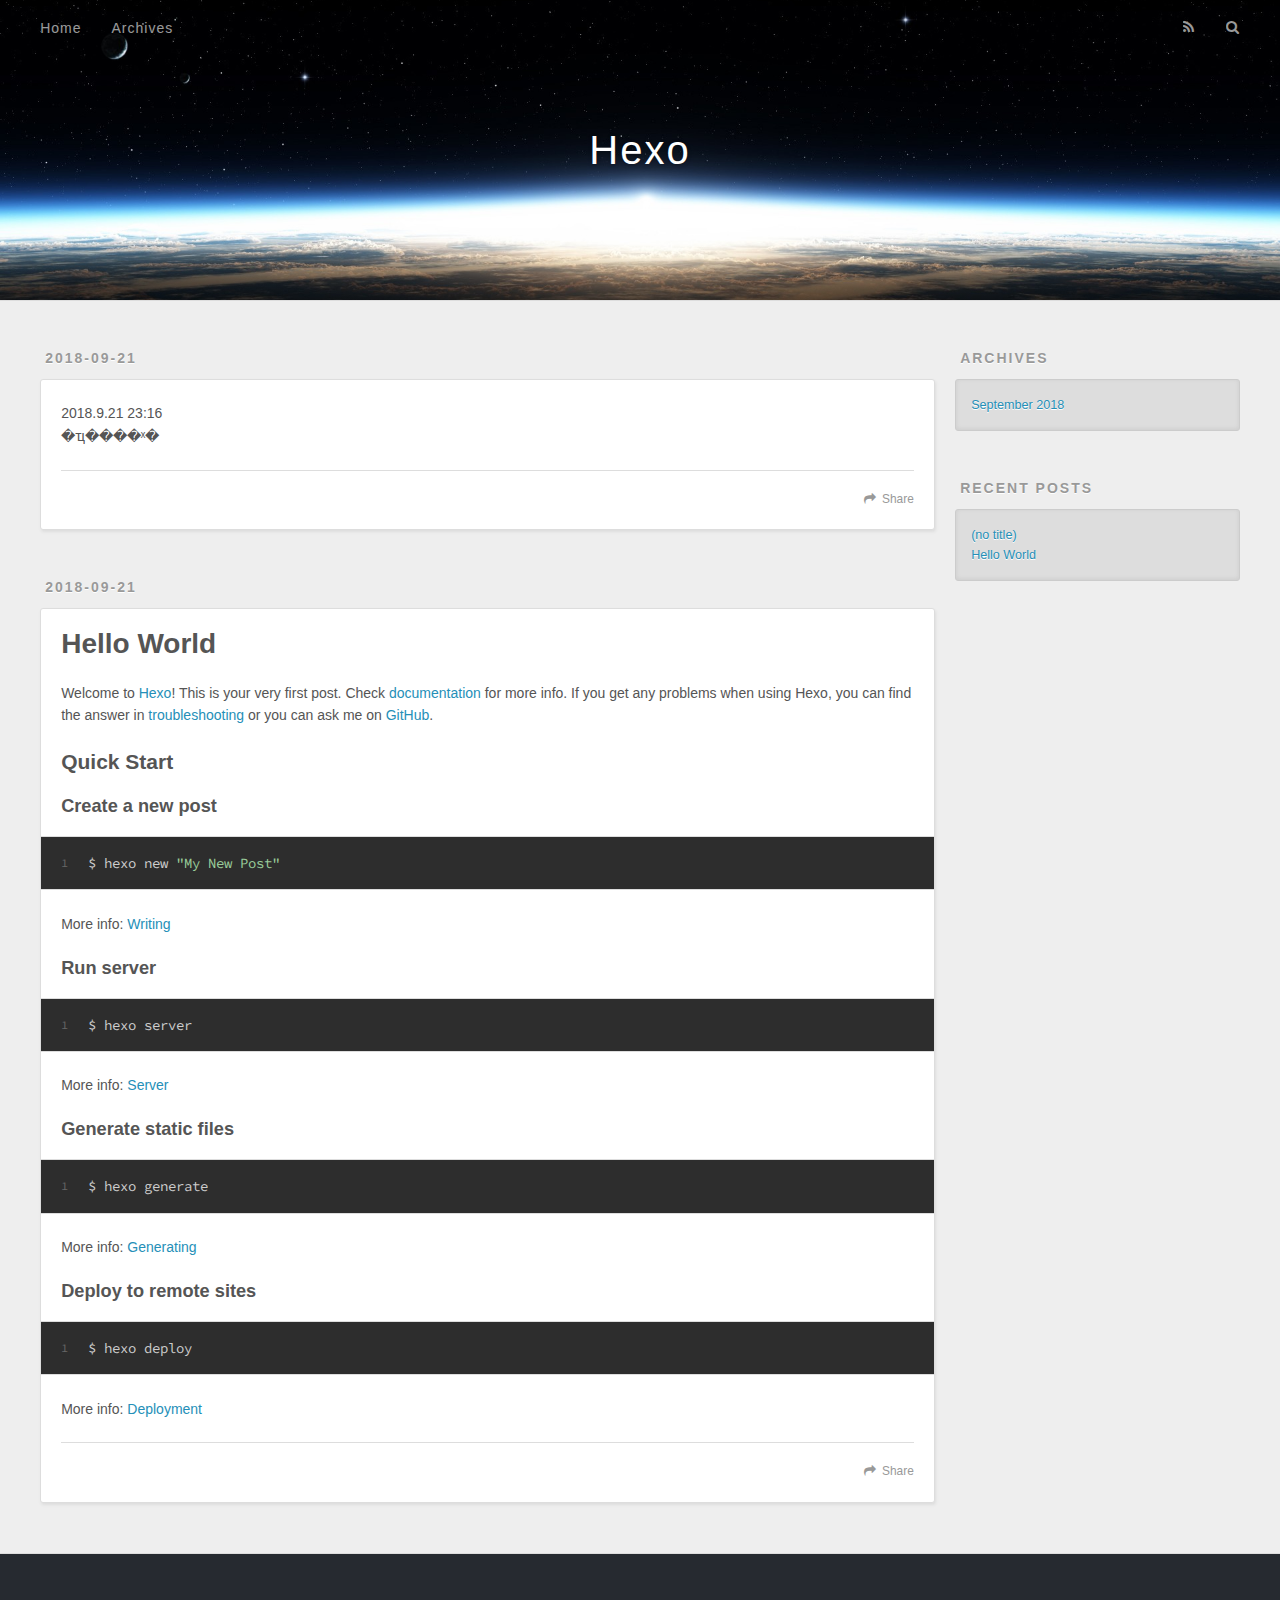
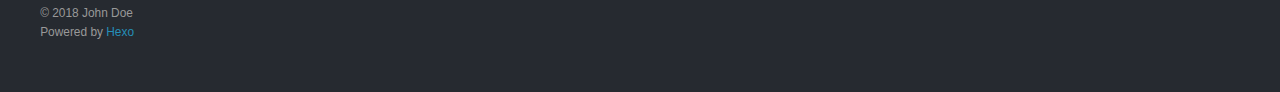
==== index.html @ c31a3786 "Site updated: 2018-09-21 23:29:29" ====
<!DOCTYPE html>
<html>
<head>
  <meta charset="utf-8">
  

  
  <title>Hexo</title>
  <meta name="viewport" content="width=device-width, initial-scale=1, maximum-scale=1">
  <meta property="og:type" content="website">
<meta property="og:title" content="Hexo">
<meta property="og:url" content="http://yoursite.com/index.html">
<meta property="og:site_name" content="Hexo">
<meta property="og:locale" content="default">
<meta name="twitter:card" content="summary">
<meta name="twitter:title" content="Hexo">
  
    <link rel="alternate" href="/atom.xml" title="Hexo" type="application/atom+xml">
  
  
    <link rel="icon" href="/favicon.png">
  
  
    <link href="//fonts.googleapis.com/css?family=Source+Code+Pro" rel="stylesheet" type="text/css">
  
  <link rel="stylesheet" href="/css/style.css">
</head>

<body>
  <div id="container">
    <div id="wrap">
      <header id="header">
  <div id="banner"></div>
  <div id="header-outer" class="outer">
    <div id="header-title" class="inner">
      <h1 id="logo-wrap">
        <a href="/" id="logo">Hexo</a>
      </h1>
      
    </div>
    <div id="header-inner" class="inner">
      <nav id="main-nav">
        <a id="main-nav-toggle" class="nav-icon"></a>
        
          <a class="main-nav-link" href="/">Home</a>
        
          <a class="main-nav-link" href="/archives">Archives</a>
        
      </nav>
      <nav id="sub-nav">
        
          <a id="nav-rss-link" class="nav-icon" href="/atom.xml" title="RSS Feed"></a>
        
        <a id="nav-search-btn" class="nav-icon" title="Search"></a>
      </nav>
      <div id="search-form-wrap">
        <form action="//google.com/search" method="get" accept-charset="UTF-8" class="search-form"><input type="search" name="q" class="search-form-input" placeholder="Search"><button type="submit" class="search-form-submit">&#xF002;</button><input type="hidden" name="sitesearch" value="http://yoursite.com"></form>
      </div>
    </div>
  </div>
</header>
      <div class="outer">
        <section id="main">
  
    <article id="post-sss" class="article article-type-post" itemscope itemprop="blogPost">
  <div class="article-meta">
    <a href="/2018/09/21/sss/" class="article-date">
  <time datetime="2018-09-21T15:15:36.992Z" itemprop="datePublished">2018-09-21</time>
</a>
    
  </div>
  <div class="article-inner">
    
    
    <div class="article-entry" itemprop="articleBody">
      
        <p>2018.9.21 23:16<br>�ҵ����ˣ�</p>

      
    </div>
    <footer class="article-footer">
      <a data-url="http://yoursite.com/2018/09/21/sss/" data-id="cjmc5nlvh0000scezlx50jqy6" class="article-share-link">Share</a>
      
      
    </footer>
  </div>
  
</article>


  
    <article id="post-hello-world" class="article article-type-post" itemscope itemprop="blogPost">
  <div class="article-meta">
    <a href="/2018/09/21/hello-world/" class="article-date">
  <time datetime="2018-09-21T15:02:41.527Z" itemprop="datePublished">2018-09-21</time>
</a>
    
  </div>
  <div class="article-inner">
    
    
      <header class="article-header">
        
  
    <h1 itemprop="name">
      <a class="article-title" href="/2018/09/21/hello-world/">Hello World</a>
    </h1>
  

      </header>
    
    <div class="article-entry" itemprop="articleBody">
      
        <p>Welcome to <a href="https://hexo.io/" target="_blank" rel="noopener">Hexo</a>! This is your very first post. Check <a href="https://hexo.io/docs/" target="_blank" rel="noopener">documentation</a> for more info. If you get any problems when using Hexo, you can find the answer in <a href="https://hexo.io/docs/troubleshooting.html" target="_blank" rel="noopener">troubleshooting</a> or you can ask me on <a href="https://github.com/hexojs/hexo/issues" target="_blank" rel="noopener">GitHub</a>.</p>
<h2 id="Quick-Start"><a href="#Quick-Start" class="headerlink" title="Quick Start"></a>Quick Start</h2><h3 id="Create-a-new-post"><a href="#Create-a-new-post" class="headerlink" title="Create a new post"></a>Create a new post</h3><figure class="highlight bash"><table><tr><td class="gutter"><pre><span class="line">1</span><br></pre></td><td class="code"><pre><span class="line">$ hexo new <span class="string">"My New Post"</span></span><br></pre></td></tr></table></figure>
<p>More info: <a href="https://hexo.io/docs/writing.html" target="_blank" rel="noopener">Writing</a></p>
<h3 id="Run-server"><a href="#Run-server" class="headerlink" title="Run server"></a>Run server</h3><figure class="highlight bash"><table><tr><td class="gutter"><pre><span class="line">1</span><br></pre></td><td class="code"><pre><span class="line">$ hexo server</span><br></pre></td></tr></table></figure>
<p>More info: <a href="https://hexo.io/docs/server.html" target="_blank" rel="noopener">Server</a></p>
<h3 id="Generate-static-files"><a href="#Generate-static-files" class="headerlink" title="Generate static files"></a>Generate static files</h3><figure class="highlight bash"><table><tr><td class="gutter"><pre><span class="line">1</span><br></pre></td><td class="code"><pre><span class="line">$ hexo generate</span><br></pre></td></tr></table></figure>
<p>More info: <a href="https://hexo.io/docs/generating.html" target="_blank" rel="noopener">Generating</a></p>
<h3 id="Deploy-to-remote-sites"><a href="#Deploy-to-remote-sites" class="headerlink" title="Deploy to remote sites"></a>Deploy to remote sites</h3><figure class="highlight bash"><table><tr><td class="gutter"><pre><span class="line">1</span><br></pre></td><td class="code"><pre><span class="line">$ hexo deploy</span><br></pre></td></tr></table></figure>
<p>More info: <a href="https://hexo.io/docs/deployment.html" target="_blank" rel="noopener">Deployment</a></p>

      
    </div>
    <footer class="article-footer">
      <a data-url="http://yoursite.com/2018/09/21/hello-world/" data-id="cjmc5nlvq0001scez1r99zrox" class="article-share-link">Share</a>
      
      
    </footer>
  </div>
  
</article>


  


</section>
        
          <aside id="sidebar">
  
    

  
    

  
    
  
    
  <div class="widget-wrap">
    <h3 class="widget-title">Archives</h3>
    <div class="widget">
      <ul class="archive-list"><li class="archive-list-item"><a class="archive-list-link" href="/archives/2018/09/">September 2018</a></li></ul>
    </div>
  </div>


  
    
  <div class="widget-wrap">
    <h3 class="widget-title">Recent Posts</h3>
    <div class="widget">
      <ul>
        
          <li>
            <a href="/2018/09/21/sss/">(no title)</a>
          </li>
        
          <li>
            <a href="/2018/09/21/hello-world/">Hello World</a>
          </li>
        
      </ul>
    </div>
  </div>

  
</aside>
        
      </div>
      <footer id="footer">
  
  <div class="outer">
    <div id="footer-info" class="inner">
      &copy; 2018 John Doe<br>
      Powered by <a href="http://hexo.io/" target="_blank">Hexo</a>
    </div>
  </div>
</footer>
    </div>
    <nav id="mobile-nav">
  
    <a href="/" class="mobile-nav-link">Home</a>
  
    <a href="/archives" class="mobile-nav-link">Archives</a>
  
</nav>
    

<script src="//ajax.googleapis.com/ajax/libs/jquery/2.0.3/jquery.min.js"></script>


  <link rel="stylesheet" href="/fancybox/jquery.fancybox.css">
  <script src="/fancybox/jquery.fancybox.pack.js"></script>


<script src="/js/script.js"></script>



  </div>
</body>
</html>
---- css/style.css ----
body {
  width: 100%;
}
body:before,
body:after {
  content: "";
  display: table;
}
body:after {
  clear: both;
}
html,
body,
div,
span,
applet,
object,
iframe,
h1,
h2,
h3,
h4,
h5,
h6,
p,
blockquote,
pre,
a,
abbr,
acronym,
address,
big,
cite,
code,
del,
dfn,
em,
img,
ins,
kbd,
q,
s,
samp,
small,
strike,
strong,
sub,
sup,
tt,
var,
dl,
dt,
dd,
ol,
ul,
li,
fieldset,
form,
label,
legend,
table,
caption,
tbody,
tfoot,
thead,
tr,
th,
td {
  margin: 0;
  padding: 0;
  border: 0;
  outline: 0;
  font-weight: inherit;
  font-style: inherit;
  font-family: inherit;
  font-size: 100%;
  vertical-align: baseline;
}
body {
  line-height: 1;
  color: #000;
  background: #fff;
}
ol,
ul {
  list-style: none;
}
table {
  border-collapse: separate;
  border-spacing: 0;
  vertical-align: middle;
}
caption,
th,
td {
  text-align: left;
  font-weight: normal;
  vertical-align: middle;
}
a img {
  border: none;
}
input,
button {
  margin: 0;
  padding: 0;
}
input::-moz-focus-inner,
button::-moz-focus-inner {
  border: 0;
  padding: 0;
}
@font-face {
  font-family: FontAwesome;
  font-style: normal;
  font-weight: normal;
  src: url("fonts/fontawesome-webfont.eot?v=#4.0.3");
  src: url("fonts/fontawesome-webfont.eot?#iefix&v=#4.0.3") format("embedded-opentype"), url("fonts/fontawesome-webfont.woff?v=#4.0.3") format("woff"), url("fonts/fontawesome-webfont.ttf?v=#4.0.3") format("truetype"), url("fonts/fontawesome-webfont.svg#fontawesomeregular?v=#4.0.3") format("svg");
}
html,
body,
#container {
  height: 100%;
}
body {
  background: #eee;
  font: 14px -apple-system, BlinkMacSystemFont, "Segoe UI", "Roboto", "Oxygen", "Ubuntu", "Cantarell", "Fira Sans", "Droid Sans", "Helvetica Neue", sans-serif;
  -webkit-text-size-adjust: 100%;
}
.outer {
  max-width: 1220px;
  margin: 0 auto;
  padding: 0 20px;
}
.outer:before,
.outer:after {
  content: "";
  display: table;
}
.outer:after {
  clear: both;
}
.inner {
  display: inline;
  float: left;
  width: 98.33333333333333%;
  margin: 0 0.833333333333333%;
}
.left,
.alignleft {
  float: left;
}
.right,
.alignright {
  float: right;
}
.clear {
  clear: both;
}
#container {
  position: relative;
}
.mobile-nav-on {
  overflow: hidden;
}
#wrap {
  height: 100%;
  width: 100%;
  position: absolute;
  top: 0;
  left: 0;
  -webkit-transition: 0.2s ease-out;
  -moz-transition: 0.2s ease-out;
  -ms-transition: 0.2s ease-out;
  transition: 0.2s ease-out;
  z-index: 1;
  background: #eee;
}
.mobile-nav-on #wrap {
  left: 280px;
}
@media screen and (min-width: 768px) {
  #main {
    display: inline;
    float: left;
    width: 73.33333333333333%;
    margin: 0 0.833333333333333%;
  }
}
.article-date,
.article-category-link,
.archive-year,
.widget-title {
  text-decoration: none;
  text-transform: uppercase;
  letter-spacing: 2px;
  color: #999;
  margin-bottom: 1em;
  margin-left: 5px;
  line-height: 1em;
  text-shadow: 0 1px #fff;
  font-weight: bold;
}
.article-inner,
.archive-article-inner {
  background: #fff;
  -webkit-box-shadow: 1px 2px 3px #ddd;
  box-shadow: 1px 2px 3px #ddd;
  border: 1px solid #ddd;
  border-radius: 3px;
}
.article-entry h1,
.widget h1 {
  font-size: 2em;
}
.article-entry h2,
.widget h2 {
  font-size: 1.5em;
}
.article-entry h3,
.widget h3 {
  font-size: 1.3em;
}
.article-entry h4,
.widget h4 {
  font-size: 1.2em;
}
.article-entry h5,
.widget h5 {
  font-size: 1em;
}
.article-entry h6,
.widget h6 {
  font-size: 1em;
  color: #999;
}
.article-entry hr,
.widget hr {
  border: 1px dashed #ddd;
}
.article-entry strong,
.widget strong {
  font-weight: bold;
}
.article-entry em,
.widget em,
.article-entry cite,
.widget cite {
  font-style: italic;
}
.article-entry sup,
.widget sup,
.article-entry sub,
.widget sub {
  font-size: 0.75em;
  line-height: 0;
  position: relative;
  vertical-align: baseline;
}
.article-entry sup,
.widget sup {
  top: -0.5em;
}
.article-entry sub,
.widget sub {
  bottom: -0.2em;
}
.article-entry small,
.widget small {
  font-size: 0.85em;
}
.article-entry acronym,
.widget acronym,
.article-entry abbr,
.widget abbr {
  border-bottom: 1px dotted;
}
.article-entry ul,
.widget ul,
.article-entry ol,
.widget ol,
.article-entry dl,
.widget dl {
  margin: 0 20px;
  line-height: 1.6em;
}
.article-entry ul ul,
.widget ul ul,
.article-entry ol ul,
.widget ol ul,
.article-entry ul ol,
.widget ul ol,
.article-entry ol ol,
.widget ol ol {
  margin-top: 0;
  margin-bottom: 0;
}
.article-entry ul,
.widget ul {
  list-style: disc;
}
.article-entry ol,
.widget ol {
  list-style: decimal;
}
.article-entry dt,
.widget dt {
  font-weight: bold;
}
#header {
  height: 300px;
  position: relative;
  border-bottom: 1px solid #ddd;
}
#header:before,
#header:after {
  content: "";
  position: absolute;
  left: 0;
  right: 0;
  height: 40px;
}
#header:before {
  top: 0;
  background: -webkit-linear-gradient(rgba(0,0,0,0.2), transparent);
  background: -moz-linear-gradient(rgba(0,0,0,0.2), transparent);
  background: -ms-linear-gradient(rgba(0,0,0,0.2), transparent);
  background: linear-gradient(rgba(0,0,0,0.2), transparent);
}
#header:after {
  bottom: 0;
  background: -webkit-linear-gradient(transparent, rgba(0,0,0,0.2));
  background: -moz-linear-gradient(transparent, rgba(0,0,0,0.2));
  background: -ms-linear-gradient(transparent, rgba(0,0,0,0.2));
  background: linear-gradient(transparent, rgba(0,0,0,0.2));
}
#header-outer {
  height: 100%;
  position: relative;
}
#header-inner {
  position: relative;
  overflow: hidden;
}
#banner {
  position: absolute;
  top: 0;
  left: 0;
  width: 100%;
  height: 100%;
  background: url("images/banner.jpg") center #000;
  -webkit-background-size: cover;
  -moz-background-size: cover;
  background-size: cover;
  z-index: -1;
}
#header-title {
  text-align: center;
  height: 40px;
  position: absolute;
  top: 50%;
  left: 0;
  margin-top: -20px;
}
#logo,
#subtitle {
  text-decoration: none;
  color: #fff;
  font-weight: 300;
  text-shadow: 0 1px 4px rgba(0,0,0,0.3);
}
#logo {
  font-size: 40px;
  line-height: 40px;
  letter-spacing: 2px;
}
#subtitle {
  font-size: 16px;
  line-height: 16px;
  letter-spacing: 1px;
}
#subtitle-wrap {
  margin-top: 16px;
}
#main-nav {
  float: left;
  margin-left: -15px;
}
.nav-icon,
.main-nav-link {
  float: left;
  color: #fff;
  opacity: 0.6;
  text-decoration: none;
  text-shadow: 0 1px rgba(0,0,0,0.2);
  -webkit-transition: opacity 0.2s;
  -moz-transition: opacity 0.2s;
  -ms-transition: opacity 0.2s;
  transition: opacity 0.2s;
  display: block;
  padding: 20px 15px;
}
.nav-icon:hover,
.main-nav-link:hover {
  opacity: 1;
}
.nav-icon {
  font-family: FontAwesome;
  text-align: center;
  font-size: 14px;
  width: 14px;
  height: 14px;
  padding: 20px 15px;
  position: relative;
  cursor: pointer;
}
.main-nav-link {
  font-weight: 300;
  letter-spacing: 1px;
}
@media screen and (max-width: 479px) {
  .main-nav-link {
    display: none;
  }
}
#main-nav-toggle {
  display: none;
}
#main-nav-toggle:before {
  content: "\f0c9";
}
@media screen and (max-width: 479px) {
  #main-nav-toggle {
    display: block;
  }
}
#sub-nav {
  float: right;
  margin-right: -15px;
}
#nav-rss-link:before {
  content: "\f09e";
}
#nav-search-btn:before {
  content: "\f002";
}
#search-form-wrap {
  position: absolute;
  top: 15px;
  width: 150px;
  height: 30px;
  right: -150px;
  opacity: 0;
  -webkit-transition: 0.2s ease-out;
  -moz-transition: 0.2s ease-out;
  -ms-transition: 0.2s ease-out;
  transition: 0.2s ease-out;
}
#search-form-wrap.on {
  opacity: 1;
  right: 0;
}
@media screen and (max-width: 479px) {
  #search-form-wrap {
    width: 100%;
    right: -100%;
  }
}
.search-form {
  position: absolute;
  top: 0;
  left: 0;
  right: 0;
  background: #fff;
  padding: 5px 15px;
  border-radius: 15px;
  -webkit-box-shadow: 0 0 10px rgba(0,0,0,0.3);
  box-shadow: 0 0 10px rgba(0,0,0,0.3);
}
.search-form-input {
  border: none;
  background: none;
  color: #555;
  width: 100%;
  font: 13px -apple-system, BlinkMacSystemFont, "Segoe UI", "Roboto", "Oxygen", "Ubuntu", "Cantarell", "Fira Sans", "Droid Sans", "Helvetica Neue", sans-serif;
  outline: none;
}
.search-form-input::-webkit-search-results-decoration,
.search-form-input::-webkit-search-cancel-button {
  -webkit-appearance: none;
}
.search-form-submit {
  position: absolute;
  top: 50%;
  right: 10px;
  margin-top: -7px;
  font: 13px FontAwesome;
  border: none;
  background: none;
  color: #bbb;
  cursor: pointer;
}
.search-form-submit:hover,
.search-form-submit:focus {
  color: #777;
}
.article {
  margin: 50px 0;
}
.article-inner {
  overflow: hidden;
}
.article-meta:before,
.article-meta:after {
  content: "";
  display: table;
}
.article-meta:after {
  clear: both;
}
.article-date {
  float: left;
}
.article-category {
  float: left;
  line-height: 1em;
  color: #ccc;
  text-shadow: 0 1px #fff;
  margin-left: 8px;
}
.article-category:before {
  content: "\2022";
}
.article-category-link {
  margin: 0 12px 1em;
}
.article-header {
  padding: 20px 20px 0;
}
.article-title {
  text-decoration: none;
  font-size: 2em;
  font-weight: bold;
  color: #555;
  line-height: 1.1em;
  -webkit-transition: color 0.2s;
  -moz-transition: color 0.2s;
  -ms-transition: color 0.2s;
  transition: color 0.2s;
}
a.article-title:hover {
  color: #258fb8;
}
.article-entry {
  color: #555;
  padding: 0 20px;
}
.article-entry:before,
.article-entry:after {
  content: "";
  display: table;
}
.article-entry:after {
  clear: both;
}
.article-entry p,
.article-entry table {
  line-height: 1.6em;
  margin: 1.6em 0;
}
.article-entry h1,
.article-entry h2,
.article-entry h3,
.article-entry h4,
.article-entry h5,
.article-entry h6 {
  font-weight: bold;
}
.article-entry h1,
.article-entry h2,
.article-entry h3,
.article-entry h4,
.article-entry h5,
.article-entry h6 {
  line-height: 1.1em;
  margin: 1.1em 0;
}
.article-entry a {
  color: #258fb8;
  text-decoration: none;
}
.article-entry a:hover {
  text-decoration: underline;
}
.article-entry ul,
.article-entry ol,
.article-entry dl {
  margin-top: 1.6em;
  margin-bottom: 1.6em;
}
.article-entry img,
.article-entry video {
  max-width: 100%;
  height: auto;
  display: block;
  margin: auto;
}
.article-entry iframe {
  border: none;
}
.article-entry table {
  width: 100%;
  border-collapse: collapse;
  border-spacing: 0;
}
.article-entry th {
  font-weight: bold;
  border-bottom: 3px solid #ddd;
  padding-bottom: 0.5em;
}
.article-entry td {
  border-bottom: 1px solid #ddd;
  padding: 10px 0;
}
.article-entry blockquote {
  font-family: Georgia, "Times New Roman", serif;
  font-size: 1.4em;
  margin: 1.6em 20px;
  text-align: center;
}
.article-entry blockquote footer {
  font-size: 14px;
  margin: 1.6em 0;
  font-family: -apple-system, BlinkMacSystemFont, "Segoe UI", "Roboto", "Oxygen", "Ubuntu", "Cantarell", "Fira Sans", "Droid Sans", "Helvetica Neue", sans-serif;
}
.article-entry blockquote footer cite:before {
  content: "—";
  padding: 0 0.5em;
}
.article-entry .pullquote {
  text-align: left;
  width: 45%;
  margin: 0;
}
.article-entry .pullquote.left {
  margin-left: 0.5em;
  margin-right: 1em;
}
.article-entry .pullquote.right {
  margin-right: 0.5em;
  margin-left: 1em;
}
.article-entry .caption {
  color: #999;
  display: block;
  font-size: 0.9em;
  margin-top: 0.5em;
  position: relative;
  text-align: center;
}
.article-entry .video-container {
  position: relative;
  padding-top: 56.25%;
  height: 0;
  overflow: hidden;
}
.article-entry .video-container iframe,
.article-entry .video-container object,
.article-entry .video-container embed {
  position: absolute;
  top: 0;
  left: 0;
  width: 100%;
  height: 100%;
  margin-top: 0;
}
.article-more-link a {
  display: inline-block;
  line-height: 1em;
  padding: 6px 15px;
  border-radius: 15px;
  background: #eee;
  color: #999;
  text-shadow: 0 1px #fff;
  text-decoration: none;
}
.article-more-link a:hover {
  background: #258fb8;
  color: #fff;
  text-decoration: none;
  text-shadow: 0 1px #1e7293;
}
.article-footer {
  font-size: 0.85em;
  line-height: 1.6em;
  border-top: 1px solid #ddd;
  padding-top: 1.6em;
  margin: 0 20px 20px;
}
.article-footer:before,
.article-footer:after {
  content: "";
  display: table;
}
.article-footer:after {
  clear: both;
}
.article-footer a {
  color: #999;
  text-decoration: none;
}
.article-footer a:hover {
  color: #555;
}
.article-tag-list-item {
  float: left;
  margin-right: 10px;
}
.article-tag-list-link:before {
  content: "#";
}
.article-comment-link {
  float: right;
}
.article-comment-link:before {
  content: "\f075";
  font-family: FontAwesome;
  padding-right: 8px;
}
.article-share-link {
  cursor: pointer;
  float: right;
  margin-left: 20px;
}
.article-share-link:before {
  content: "\f064";
  font-family: FontAwesome;
  padding-right: 6px;
}
#article-nav {
  position: relative;
}
#article-nav:before,
#article-nav:after {
  content: "";
  display: table;
}
#article-nav:after {
  clear: both;
}
@media screen and (min-width: 768px) {
  #article-nav {
    margin: 50px 0;
  }
  #article-nav:before {
    width: 8px;
    height: 8px;
    position: absolute;
    top: 50%;
    left: 50%;
    margin-top: -4px;
    margin-left: -4px;
    content: "";
    border-radius: 50%;
    background: #ddd;
    -webkit-box-shadow: 0 1px 2px #fff;
    box-shadow: 0 1px 2px #fff;
  }
}
.article-nav-link-wrap {
  text-decoration: none;
  text-shadow: 0 1px #fff;
  color: #999;
  -webkit-box-sizing: border-box;
  -moz-box-sizing: border-box;
  box-sizing: border-box;
  margin-top: 50px;
  text-align: center;
  display: block;
}
.article-nav-link-wrap:hover {
  color: #555;
}
@media screen and (min-width: 768px) {
  .article-nav-link-wrap {
    width: 50%;
    margin-top: 0;
  }
}
@media screen and (min-width: 768px) {
  #article-nav-newer {
    float: left;
    text-align: right;
    padding-right: 20px;
  }
}
@media screen and (min-width: 768px) {
  #article-nav-older {
    float: right;
    text-align: left;
    padding-left: 20px;
  }
}
.article-nav-caption {
  text-transform: uppercase;
  letter-spacing: 2px;
  color: #ddd;
  line-height: 1em;
  font-weight: bold;
}
#article-nav-newer .article-nav-caption {
  margin-right: -2px;
}
.article-nav-title {
  font-size: 0.85em;
  line-height: 1.6em;
  margin-top: 0.5em;
}
.article-share-box {
  position: absolute;
  display: none;
  background: #fff;
  -webkit-box-shadow: 1px 2px 10px rgba(0,0,0,0.2);
  box-shadow: 1px 2px 10px rgba(0,0,0,0.2);
  border-radius: 3px;
  margin-left: -145px;
  overflow: hidden;
  z-index: 1;
}
.article-share-box.on {
  display: block;
}
.article-share-input {
  width: 100%;
  background: none;
  -webkit-box-sizing: border-box;
  -moz-box-sizing: border-box;
  box-sizing: border-box;
  font: 14px -apple-system, BlinkMacSystemFont, "Segoe UI", "Roboto", "Oxygen", "Ubuntu", "Cantarell", "Fira Sans", "Droid Sans", "Helvetica Neue", sans-serif;
  padding: 0 15px;
  color: #555;
  outline: none;
  border: 1px solid #ddd;
  border-radius: 3px 3px 0 0;
  height: 36px;
  line-height: 36px;
}
.article-share-links {
  background: #eee;
}
.article-share-links:before,
.article-share-links:after {
  content: "";
  display: table;
}
.article-share-links:after {
  clear: both;
}
.article-share-twitter,
.article-share-facebook,
.article-share-pinterest,
.article-share-google {
  width: 50px;
  height: 36px;
  display: block;
  float: left;
  position: relative;
  color: #999;
  text-shadow: 0 1px #fff;
}
.article-share-twitter:before,
.article-share-facebook:before,
.article-share-pinterest:before,
.article-share-google:before {
  font-size: 20px;
  font-family: FontAwesome;
  width: 20px;
  height: 20px;
  position: absolute;
  top: 50%;
  left: 50%;
  margin-top: -10px;
  margin-left: -10px;
  text-align: center;
}
.article-share-twitter:hover,
.article-share-facebook:hover,
.article-share-pinterest:hover,
.article-share-google:hover {
  color: #fff;
}
.article-share-twitter:before {
  content: "\f099";
}
.article-share-twitter:hover {
  background: #00aced;
  text-shadow: 0 1px #008abe;
}
.article-share-facebook:before {
  content: "\f09a";
}
.article-share-facebook:hover {
  background: #3b5998;
  text-shadow: 0 1px #2f477a;
}
.article-share-pinterest:before {
  content: "\f0d2";
}
.article-share-pinterest:hover {
  background: #cb2027;
  text-shadow: 0 1px #a21a1f;
}
.article-share-google:before {
  content: "\f0d5";
}
.article-share-google:hover {
  background: #dd4b39;
  text-shadow: 0 1px #be3221;
}
.article-gallery {
  background: #000;
  position: relative;
}
.article-gallery-photos {
  position: relative;
  overflow: hidden;
}
.article-gallery-img {
  display: none;
  max-width: 100%;
}
.article-gallery-img:first-child {
  display: block;
}
.article-gallery-img.loaded {
  position: absolute;
  display: block;
}
.article-gallery-img img {
  display: block;
  max-width: 100%;
  margin: 0 auto;
}
#comments {
  background: #fff;
  -webkit-box-shadow: 1px 2px 3px #ddd;
  box-shadow: 1px 2px 3px #ddd;
  padding: 20px;
  border: 1px solid #ddd;
  border-radius: 3px;
  margin: 50px 0;
}
#comments a {
  color: #258fb8;
}
.archives-wrap {
  margin: 50px 0;
}
.archives:before,
.archives:after {
  content: "";
  display: table;
}
.archives:after {
  clear: both;
}
.archive-year-wrap {
  margin-bottom: 1em;
}
.archives {
  -webkit-column-gap: 10px;
  -moz-column-gap: 10px;
  column-gap: 10px;
}
@media screen and (min-width: 480px) and (max-width: 767px) {
  .archives {
    -webkit-column-count: 2;
    -moz-column-count: 2;
    column-count: 2;
  }
}
@media screen and (min-width: 768px) {
  .archives {
    -webkit-column-count: 3;
    -moz-column-count: 3;
    column-count: 3;
  }
}
.archive-article {
  -webkit-column-break-inside: avoid;
  page-break-inside: avoid;
  overflow: hidden;
  break-inside: avoid-column;
}
.archive-article-inner {
  padding: 10px;
  margin-bottom: 15px;
}
.archive-article-title {
  text-decoration: none;
  font-weight: bold;
  color: #555;
  -webkit-transition: color 0.2s;
  -moz-transition: color 0.2s;
  -ms-transition: color 0.2s;
  transition: color 0.2s;
  line-height: 1.6em;
}
.archive-article-title:hover {
  color: #258fb8;
}
.archive-article-footer {
  margin-top: 1em;
}
.archive-article-date {
  color: #999;
  text-decoration: none;
  font-size: 0.85em;
  line-height: 1em;
  margin-bottom: 0.5em;
  display: block;
}
#page-nav {
  margin: 50px auto;
  background: #fff;
  -webkit-box-shadow: 1px 2px 3px #ddd;
  box-shadow: 1px 2px 3px #ddd;
  border: 1px solid #ddd;
  border-radius: 3px;
  text-align: center;
  color: #999;
  overflow: hidden;
}
#page-nav:before,
#page-nav:after {
  content: "";
  display: table;
}
#page-nav:after {
  clear: both;
}
#page-nav a,
#page-nav span {
  padding: 10px 20px;
  line-height: 1;
  height: 2ex;
}
#page-nav a {
  color: #999;
  text-decoration: none;
}
#page-nav a:hover {
  background: #999;
  color: #fff;
}
#page-nav .prev {
  float: left;
}
#page-nav .next {
  float: right;
}
#page-nav .page-number {
  display: inline-block;
}
@media screen and (max-width: 479px) {
  #page-nav .page-number {
    display: none;
  }
}
#page-nav .current {
  color: #555;
  font-weight: bold;
}
#page-nav .space {
  color: #ddd;
}
#footer {
  background: #262a30;
  padding: 50px 0;
  border-top: 1px solid #ddd;
  color: #999;
}
#footer a {
  color: #258fb8;
  text-decoration: none;
}
#footer a:hover {
  text-decoration: underline;
}
#footer-info {
  line-height: 1.6em;
  font-size: 0.85em;
}
.article-entry pre,
.article-entry .highlight {
  background: #2d2d2d;
  margin: 0 -20px;
  padding: 15px 20px;
  border-style: solid;
  border-color: #ddd;
  border-width: 1px 0;
  overflow: auto;
  color: #ccc;
  line-height: 22.400000000000002px;
}
.article-entry .highlight .gutter pre,
.article-entry .gist .gist-file .gist-data .line-numbers {
  color: #666;
  font-size: 0.85em;
}
.article-entry pre,
.article-entry code {
  font-family: "Source Code Pro", Consolas, Monaco, Menlo, Consolas, monospace;
}
.article-entry code {
  background: #eee;
  text-shadow: 0 1px #fff;
  padding: 0 0.3em;
}
.article-entry pre code {
  background: none;
  text-shadow: none;
  padding: 0;
}
.article-entry .highlight pre {
  border: none;
  margin: 0;
  padding: 0;
}
.article-entry .highlight table {
  margin: 0;
  width: auto;
}
.article-entry .highlight td {
  border: none;
  padding: 0;
}
.article-entry .highlight figcaption {
  font-size: 0.85em;
  color: #999;
  line-height: 1em;
  margin-bottom: 1em;
}
.article-entry .highlight figcaption:before,
.article-entry .highlight figcaption:after {
  content: "";
  display: table;
}
.article-entry .highlight figcaption:after {
  clear: both;
}
.article-entry .highlight figcaption a {
  float: right;
}
.article-entry .highlight .gutter pre {
  text-align: right;
  padding-right: 20px;
}
.article-entry .highlight .line {
  height: 22.400000000000002px;
}
.article-entry .highlight .line.marked {
  background: #515151;
}
.article-entry .gist {
  margin: 0 -20px;
  border-style: solid;
  border-color: #ddd;
  border-width: 1px 0;
  background: #2d2d2d;
  padding: 15px 20px 15px 0;
}
.article-entry .gist .gist-file {
  border: none;
  font-family: "Source Code Pro", Consolas, Monaco, Menlo, Consolas, monospace;
  margin: 0;
}
.article-entry .gist .gist-file .gist-data {
  background: none;
  border: none;
}
.article-entry .gist .gist-file .gist-data .line-numbers {
  background: none;
  border: none;
  padding: 0 20px 0 0;
}
.article-entry .gist .gist-file .gist-data .line-data {
  padding: 0 !important;
}
.article-entry .gist .gist-file .highlight {
  margin: 0;
  padding: 0;
  border: none;
}
.article-entry .gist .gist-file .gist-meta {
  background: #2d2d2d;
  color: #999;
  font: 0.85em -apple-system, BlinkMacSystemFont, "Segoe UI", "Roboto", "Oxygen", "Ubuntu", "Cantarell", "Fira Sans", "Droid Sans", "Helvetica Neue", sans-serif;
  text-shadow: 0 0;
  padding: 0;
  margin-top: 1em;
  margin-left: 20px;
}
.article-entry .gist .gist-file .gist-meta a {
  color: #258fb8;
  font-weight: normal;
}
.article-entry .gist .gist-file .gist-meta a:hover {
  text-decoration: underline;
}
pre .comment,
pre .title {
  color: #999;
}
pre .variable,
pre .attribute,
pre .tag,
pre .regexp,
pre .ruby .constant,
pre .xml .tag .title,
pre .xml .pi,
pre .xml .doctype,
pre .html .doctype,
pre .css .id,
pre .css .class,
pre .css .pseudo {
  color: #f2777a;
}
pre .number,
pre .preprocessor,
pre .built_in,
pre .literal,
pre .params,
pre .constant {
  color: #f99157;
}
pre .class,
pre .ruby .class .title,
pre .css .rules .attribute {
  color: #9c9;
}
pre .string,
pre .value,
pre .inheritance,
pre .header,
pre .ruby .symbol,
pre .xml .cdata {
  color: #9c9;
}
pre .css .hexcolor {
  color: #6cc;
}
pre .function,
pre .python .decorator,
pre .python .title,
pre .ruby .function .title,
pre .ruby .title .keyword,
pre .perl .sub,
pre .javascript .title,
pre .coffeescript .title {
  color: #69c;
}
pre .keyword,
pre .javascript .function {
  color: #c9c;
}
@media screen and (max-width: 479px) {
  #mobile-nav {
    position: absolute;
    top: 0;
    left: 0;
    width: 280px;
    height: 100%;
    background: #191919;
    border-right: 1px solid #fff;
  }
}
@media screen and (max-width: 479px) {
  .mobile-nav-link {
    display: block;
    color: #999;
    text-decoration: none;
    padding: 15px 20px;
    font-weight: bold;
  }
  .mobile-nav-link:hover {
    color: #fff;
  }
}
@media screen and (min-width: 768px) {
  #sidebar {
    display: inline;
    float: left;
    width: 23.333333333333332%;
    margin: 0 0.833333333333333%;
  }
}
.widget-wrap {
  margin: 50px 0;
}
.widget {
  color: #777;
  text-shadow: 0 1px #fff;
  background: #ddd;
  -webkit-box-shadow: 0 -1px 4px #ccc inset;
  box-shadow: 0 -1px 4px #ccc inset;
  border: 1px solid #ccc;
  padding: 15px;
  border-radius: 3px;
}
.widget a {
  color: #258fb8;
  text-decoration: none;
}
.widget a:hover {
  text-decoration: underline;
}
.widget ul ul,
.widget ol ul,
.widget dl ul,
.widget ul ol,
.widget ol ol,
.widget dl ol,
.widget ul dl,
.widget ol dl,
.widget dl dl {
  margin-left: 15px;
  list-style: disc;
}
.widget {
  line-height: 1.6em;
  word-wrap: break-word;
  font-size: 0.9em;
}
.widget ul,
.widget ol {
  list-style: none;
  margin: 0;
}
.widget ul ul,
.widget ol ul,
.widget ul ol,
.widget ol ol {
  margin: 0 20px;
}
.widget ul ul,
.widget ol ul {
  list-style: disc;
}
.widget ul ol,
.widget ol ol {
  list-style: decimal;
}
.category-list-count,
.tag-list-count,
.archive-list-count {
  padding-left: 5px;
  color: #999;
  font-size: 0.85em;
}
.category-list-count:before,
.tag-list-count:before,
.archive-list-count:before {
  content: "(";
}
.category-list-count:after,
.tag-list-count:after,
.archive-list-count:after {
  content: ")";
}
.tagcloud a {
  margin-right: 5px;
  display: inline-block;
}
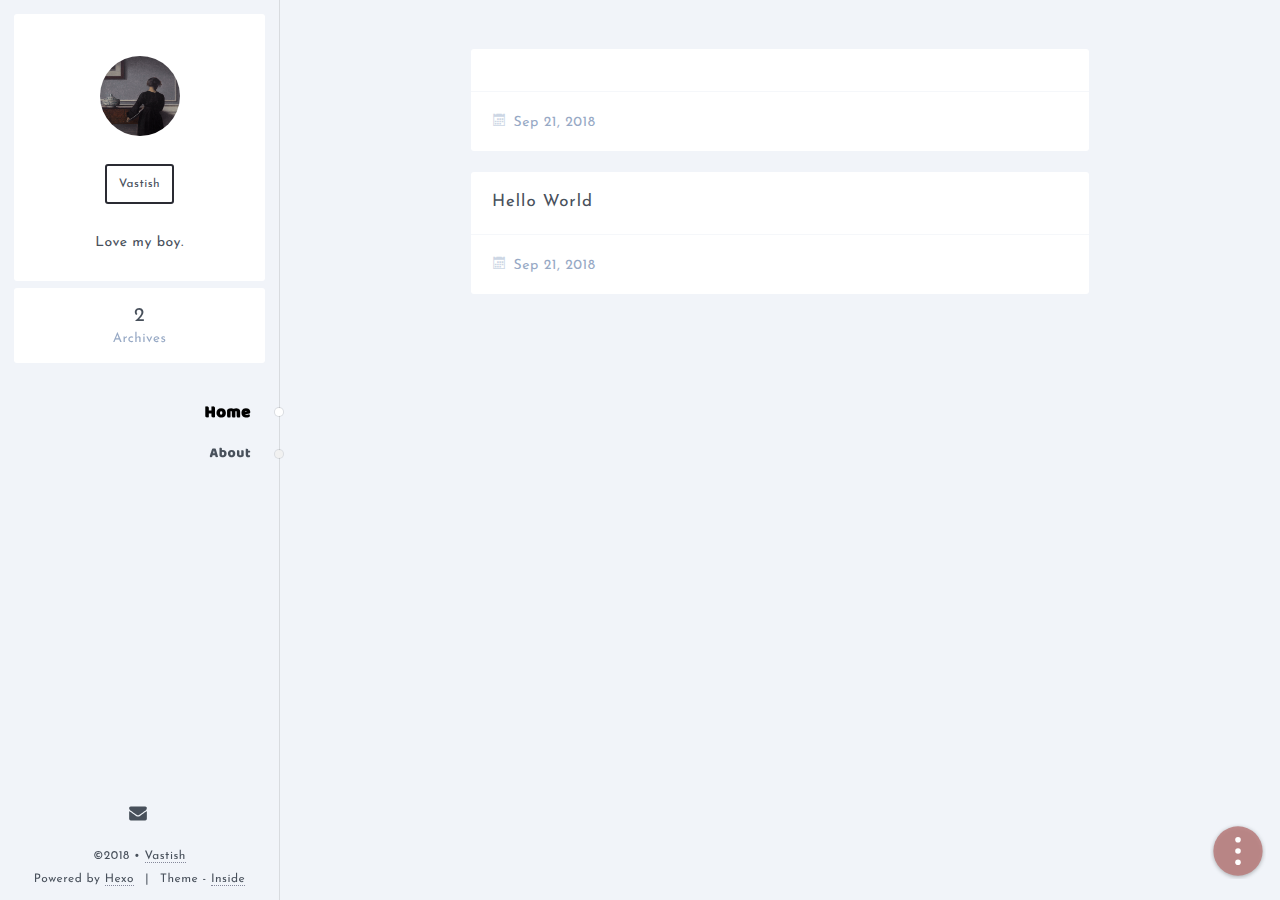
==== commit 6aa4f60b: "Site updated: 2018-09-22 00:51:30" ====
--- a/index.html
+++ b/index.html
@@ -1,215 +1,32 @@
-<!DOCTYPE html>
-<html>
+<!doctype html>
+<html lang="en">
 <head>
-  <meta charset="utf-8">
-  
-
-  
-  <title>Hexo</title>
-  <meta name="viewport" content="width=device-width, initial-scale=1, maximum-scale=1">
-  <meta property="og:type" content="website">
-<meta property="og:title" content="Hexo">
+<meta charset="utf-8">
+<title>Vastish&#39;s Blog</title>
+<base href="/">
+<meta name="viewport" content="width=device-width, initial-scale=1, maximum-scale=1, user-scalable=0">
+<link rel="canonical" href="http://yoursite.com/">
+<link rel="icon" type="image/x-icon" href="/favicon.ico">
+<meta name="apple-mobile-web-app-capable" content="yes">
+<meta name="apple-mobile-web-app-status-bar-style" content="translucent">
+<meta name="description" content="description">
+<meta name="keywords" content="keywords">
+<meta property="og:type" content="website">
+<meta property="og:title" content="Vastish&#39;s Blog">
 <meta property="og:url" content="http://yoursite.com/index.html">
-<meta property="og:site_name" content="Hexo">
+<meta property="og:site_name" content="Vastish&#39;s Blog">
+<meta property="og:description" content="description">
 <meta property="og:locale" content="default">
 <meta name="twitter:card" content="summary">
-<meta name="twitter:title" content="Hexo">
-  
-    <link rel="alternate" href="/atom.xml" title="Hexo" type="application/atom+xml">
-  
-  
-    <link rel="icon" href="/favicon.png">
-  
-  
-    <link href="//fonts.googleapis.com/css?family=Source+Code+Pro" rel="stylesheet" type="text/css">
-  
-  <link rel="stylesheet" href="/css/style.css">
+<meta name="twitter:title" content="Vastish&#39;s Blog">
+<meta name="twitter:description" content="description">
+<link rel="stylesheet" href="/theme.85c146ef9fd91888aa82.css">
+<link rel="stylesheet" href="/styles.e0b2c88907193eccbec9.css">
+<script src="/config.d4d2450ec9c5ae991c08.js"></script>
 </head>
-
 <body>
-  <div id="container">
-    <div id="wrap">
-      <header id="header">
-  <div id="banner"></div>
-  <div id="header-outer" class="outer">
-    <div id="header-title" class="inner">
-      <h1 id="logo-wrap">
-        <a href="/" id="logo">Hexo</a>
-      </h1>
-      
-    </div>
-    <div id="header-inner" class="inner">
-      <nav id="main-nav">
-        <a id="main-nav-toggle" class="nav-icon"></a>
-        
-          <a class="main-nav-link" href="/">Home</a>
-        
-          <a class="main-nav-link" href="/archives">Archives</a>
-        
-      </nav>
-      <nav id="sub-nav">
-        
-          <a id="nav-rss-link" class="nav-icon" href="/atom.xml" title="RSS Feed"></a>
-        
-        <a id="nav-search-btn" class="nav-icon" title="Search"></a>
-      </nav>
-      <div id="search-form-wrap">
-        <form action="//google.com/search" method="get" accept-charset="UTF-8" class="search-form"><input type="search" name="q" class="search-form-input" placeholder="Search"><button type="submit" class="search-form-submit">&#xF002;</button><input type="hidden" name="sitesearch" value="http://yoursite.com"></form>
-      </div>
-    </div>
-  </div>
-</header>
-      <div class="outer">
-        <section id="main">
-  
-    <article id="post-sss" class="article article-type-post" itemscope itemprop="blogPost">
-  <div class="article-meta">
-    <a href="/2018/09/21/sss/" class="article-date">
-  <time datetime="2018-09-21T15:15:36.992Z" itemprop="datePublished">2018-09-21</time>
-</a>
-    
-  </div>
-  <div class="article-inner">
-    
-    
-    <div class="article-entry" itemprop="articleBody">
-      
-        <p>2018.9.21 23:16<br>�ҵ����ˣ�</p>
-
-      
-    </div>
-    <footer class="article-footer">
-      <a data-url="http://yoursite.com/2018/09/21/sss/" data-id="cjmc5nlvh0000scezlx50jqy6" class="article-share-link">Share</a>
-      
-      
-    </footer>
-  </div>
-  
-</article>
-
-
-  
-    <article id="post-hello-world" class="article article-type-post" itemscope itemprop="blogPost">
-  <div class="article-meta">
-    <a href="/2018/09/21/hello-world/" class="article-date">
-  <time datetime="2018-09-21T15:02:41.527Z" itemprop="datePublished">2018-09-21</time>
-</a>
-    
-  </div>
-  <div class="article-inner">
-    
-    
-      <header class="article-header">
-        
-  
-    <h1 itemprop="name">
-      <a class="article-title" href="/2018/09/21/hello-world/">Hello World</a>
-    </h1>
-  
-
-      </header>
-    
-    <div class="article-entry" itemprop="articleBody">
-      
-        <p>Welcome to <a href="https://hexo.io/" target="_blank" rel="noopener">Hexo</a>! This is your very first post. Check <a href="https://hexo.io/docs/" target="_blank" rel="noopener">documentation</a> for more info. If you get any problems when using Hexo, you can find the answer in <a href="https://hexo.io/docs/troubleshooting.html" target="_blank" rel="noopener">troubleshooting</a> or you can ask me on <a href="https://github.com/hexojs/hexo/issues" target="_blank" rel="noopener">GitHub</a>.</p>
-<h2 id="Quick-Start"><a href="#Quick-Start" class="headerlink" title="Quick Start"></a>Quick Start</h2><h3 id="Create-a-new-post"><a href="#Create-a-new-post" class="headerlink" title="Create a new post"></a>Create a new post</h3><figure class="highlight bash"><table><tr><td class="gutter"><pre><span class="line">1</span><br></pre></td><td class="code"><pre><span class="line">$ hexo new <span class="string">"My New Post"</span></span><br></pre></td></tr></table></figure>
-<p>More info: <a href="https://hexo.io/docs/writing.html" target="_blank" rel="noopener">Writing</a></p>
-<h3 id="Run-server"><a href="#Run-server" class="headerlink" title="Run server"></a>Run server</h3><figure class="highlight bash"><table><tr><td class="gutter"><pre><span class="line">1</span><br></pre></td><td class="code"><pre><span class="line">$ hexo server</span><br></pre></td></tr></table></figure>
-<p>More info: <a href="https://hexo.io/docs/server.html" target="_blank" rel="noopener">Server</a></p>
-<h3 id="Generate-static-files"><a href="#Generate-static-files" class="headerlink" title="Generate static files"></a>Generate static files</h3><figure class="highlight bash"><table><tr><td class="gutter"><pre><span class="line">1</span><br></pre></td><td class="code"><pre><span class="line">$ hexo generate</span><br></pre></td></tr></table></figure>
-<p>More info: <a href="https://hexo.io/docs/generating.html" target="_blank" rel="noopener">Generating</a></p>
-<h3 id="Deploy-to-remote-sites"><a href="#Deploy-to-remote-sites" class="headerlink" title="Deploy to remote sites"></a>Deploy to remote sites</h3><figure class="highlight bash"><table><tr><td class="gutter"><pre><span class="line">1</span><br></pre></td><td class="code"><pre><span class="line">$ hexo deploy</span><br></pre></td></tr></table></figure>
-<p>More info: <a href="https://hexo.io/docs/deployment.html" target="_blank" rel="noopener">Deployment</a></p>
-
-      
-    </div>
-    <footer class="article-footer">
-      <a data-url="http://yoursite.com/2018/09/21/hello-world/" data-id="cjmc5nlvq0001scez1r99zrox" class="article-share-link">Share</a>
-      
-      
-    </footer>
-  </div>
-  
-</article>
-
-
-  
-
-
-</section>
-        
-          <aside id="sidebar">
-  
-    
-
-  
-    
-
-  
-    
-  
-    
-  <div class="widget-wrap">
-    <h3 class="widget-title">Archives</h3>
-    <div class="widget">
-      <ul class="archive-list"><li class="archive-list-item"><a class="archive-list-link" href="/archives/2018/09/">September 2018</a></li></ul>
-    </div>
-  </div>
-
-
-  
-    
-  <div class="widget-wrap">
-    <h3 class="widget-title">Recent Posts</h3>
-    <div class="widget">
-      <ul>
-        
-          <li>
-            <a href="/2018/09/21/sss/">(no title)</a>
-          </li>
-        
-          <li>
-            <a href="/2018/09/21/hello-world/">Hello World</a>
-          </li>
-        
-      </ul>
-    </div>
-  </div>
-
-  
-</aside>
-        
-      </div>
-      <footer id="footer">
-  
-  <div class="outer">
-    <div id="footer-info" class="inner">
-      &copy; 2018 John Doe<br>
-      Powered by <a href="http://hexo.io/" target="_blank">Hexo</a>
-    </div>
-  </div>
-</footer>
-    </div>
-    <nav id="mobile-nav">
-  
-    <a href="/" class="mobile-nav-link">Home</a>
-  
-    <a href="/archives" class="mobile-nav-link">Archives</a>
-  
-</nav>
-    
-
-<script src="//ajax.googleapis.com/ajax/libs/jquery/2.0.3/jquery.min.js"></script>
-
-
-  <link rel="stylesheet" href="/fancybox/jquery.fancybox.css">
-  <script src="/fancybox/jquery.fancybox.pack.js"></script>
-
-
-<script src="/js/script.js"></script>
-
-
-
-  </div>
-</body>
-</html>+<is-root></is-root>
+<script src="/runtime.ec2944dd8b20ec099bf3.js"></script>
+<script src="/polyfills.ed2657d804c224393fca.js"></script>
+<script src="/main.ed508eb8352f5735be01.en.js"></script></body>
+</html>
--- a/theme.85c146ef9fd91888aa82.css
+++ b/theme.85c146ef9fd91888aa82.css
@@ -0,0 +1,3 @@
+body { background: url(/confectionary.png) \#f5f7fa !important; }@media (max-width: 975px) {
+    .sidebar { background: url(/shattered-island.png) !important; }
+  }--- a/styles.e0b2c88907193eccbec9.css
+++ b/styles.e0b2c88907193eccbec9.css
@@ -0,0 +1 @@
+@charset "UTF-8";@font-face{font-weight:400;font-style:normal;font-family:'Baloo Bhaijaan';src:local("Baloo Bhaijaan Regular"),local("BalooBhaijaan-Regular"),url(bbr.f32a0cd13ac49e36df74.woff2) format("woff2");unicode-range:U+0000-00FF,U+0131,U+0152-0153,U+02C6,U+02DA,U+02DC,U+2000-206F,U+2074,U+20AC,U+2212,U+2215}@font-face{font-weight:400;font-style:normal;font-family:'Josefin Sans';src:local("Josefin Sans Regular"),local("JosefinSans-Regular"),url(jsr.8ffec5420781e4995634.woff2) format("woff2");unicode-range:U+0000-00FF,U+0131,U+0152-0153,U+02C6,U+02DA,U+02DC,U+2000-206F,U+2074,U+20AC,U+2212,U+2215}@font-face{font-weight:300;font-style:normal;font-family:Montserrat;src:local("Montserrat Light"),local("Montserrat-Light"),url(ml.0a7c6df06e85d978d096.woff2) format("woff2");unicode-range:U+0000-00FF,U+0131,U+0152-0153,U+02BB-02BC,U+02C6,U+02DA,U+02DC,U+2000-206F,U+2074,U+20AC,U+2122,U+2191,U+2193,U+2212,U+2215,U+FEFF,U+FFFD}@font-face{font-weight:400;font-style:normal;font-family:Inconsolata;src:local("Inconsolata Regular"),local("Inconsolata-Regular"),url(ir.1ac22b3a85c6d7164927.woff2) format("woff2");unicode-range:U+0000-00FF,U+0131,U+0152-0153,U+02BB-02BC,U+02C6,U+02DA,U+02DC,U+2000-206F,U+2074,U+20AC,U+2122,U+2191,U+2193,U+2212,U+2215,U+FEFF,U+FFFD}@font-face{font-weight:400;font-style:normal;font-family:Icon;src:url([data-uri]) format("woff")}[class^=icon-]:before{color:inherit;text-transform:none;font-style:normal;font-family:Icon;line-height:inherit}[class^=icon-].mid:before{vertical-align:middle}.icon-wechat:before{content:""}.icon-paypal:before{content:""}.icon-bitcoin:before{content:""}.icon-soundcloud:before{content:""}.icon-pinterest:before{content:""}.icon-youtube:before{content:""}.icon-tumblr:before{content:""}.icon-linkedin:before{content:""}.icon-myspace:before{content:""}.icon-disqus:before{content:""}.icon-hangouts:before{content:""}.icon-email:before{content:""}.icon-facebook:before{content:""}.icon-dribbble:before{content:""}.icon-telegram:before{content:""}.icon-qq:before{content:""}.icon-instagram:before{content:""}.icon-weibo:before{content:""}.icon-googleplus:before{content:""}.icon-feed:before{content:""}.icon-twitter:before{content:""}.icon-github:before{content:""}.icon-toc:before{content:""}.icon-quill:before{content:""}.icon-calendar:before{content:""}.icon-archives:before{content:""}.icon-search:before{content:""}.icon-sidebar:before{content:""}.icon-arrow-up:before{content:""}.icon-arrow-right:before{content:""}.icon-arrow-left:before{content:""}.icon-arrow-down:before{content:""}.icon-more:before{content:""}html{overflow:hidden;height:100%;font-size:14px}@media screen and (max-width:359px){html{font-size:12px}}*{box-sizing:border-box}body{overflow:hidden;margin:0;height:100%;background-color:#f1f4f9;color:#48505b;letter-spacing:.5px;font-family:Josefin Sans,"PingFang SC","Microsoft JhengHei","Microsoft YaHei",sans-serif;text-rendering:geometricPrecision;-webkit-font-smoothing:antialiased;-webkit-tap-highlight-color:transparent}h1,h2,h3,h4,h5,h6{letter-spacing:1px;font-weight:400;line-height:1.4em}h1{font-size:1.8rem}h2{font-size:1.428rem}h3{font-size:1.286rem}h4{font-size:1.142rem}h5,h6{font-size:1rem}a{color:inherit;text-decoration:none;cursor:pointer}canvas,iframe{display:block;margin:1.5rem auto;max-width:100%}img{max-width:100%}blockquote{margin:0;padding:0}table{border-spacing:0;border-collapse:collapse;font-size:inherit}td,th{padding:0}code,pre{font-size:95%;font-family:Inconsolata,Consolas,courier,monospace,"PingFang SC","Microsoft JhengHei","Microsoft YaHei",sans-serif;-webkit-font-smoothing:initial;-moz-osx-font-smoothing:initial}code{margin:0 1px;padding:3px 5px;border-radius:3px;background-color:#f5f7fa;color:#be516e}pre{padding:.75rem 1rem;line-height:1.6;border:1px solid #eaecee;border-radius:3px}pre pre{border:0}pre code{background:0 0;margin:0;padding:0;color:inherit}:focus{outline:0}::-moz-selection{background-color:rgba(0,0,0,.1)}::selection{background-color:rgba(0,0,0,.1)}::-webkit-scrollbar{width:8px;height:4px}@media (max-width:656px){::-webkit-scrollbar{width:0;height:0;background:0 0}}::-webkit-scrollbar-thumb{background-color:rgba(52,73,94,.1)}::-webkit-scrollbar-thumb:hover{background-color:rgba(52,73,94,.8)}.sidebar footer>p a{border-bottom:1px dotted #85889b;transition:border-color .15s}.sidebar footer>p a:hover{border-bottom:1px solid #2a2b33;color:#000}@media (max-width:975px){.sidebar footer>p a:hover{border-color:#fff;color:inherit}}.highlight{position:relative;overflow-x:auto;margin:1.5rem 0;border:1px solid #eaecee;border-radius:3px}.highlight .line{height:1.6em}.highlight pre{border:0;margin:0}.highlight code{background:0 0}.highlight .gutter pre{padding:.75rem .25rem .75rem .75rem;opacity:.4;text-align:right}.highlight figcaption{padding:.5rem 1rem;line-height:1.2}.highlight figcaption+table{border-top:1px solid #eaecee;border-collapse:separate}.highlight figcaption+table:before{position:absolute;left:0;right:0;margin-top:-1px;content:'';border-top:1px solid #eaecee}.highlight figcaption a{display:inline-block;margin:0 5px;padding:6px 6px 4px;border:1px solid #eaecee;border-radius:3px;font-size:.85em}.highlight figcaption a:hover{border:1px solid #eaecee;background-color:#eaecee}.highlight .comment,.highlight .title{color:#95a5b3}.highlight .regexp,.highlight .tag,.highlight .variable,.highlight.css .class,.highlight.css .id,.highlight.css .pseudo,.highlight.html .doctype,.highlight.ruby .constant,.highlight.xml .doctype,.highlight.xml .pi,.highlight.xml .tag .title{color:#5d6c7b}.highlight .attribute{color:#258}.highlight .built_in,.highlight .constant,.highlight .literal,.highlight .number,.highlight .params,.highlight .pragma,.highlight .preprocessor{color:#40464a}.highlight.css .rules .attribute,.highlight.ruby .class .title{color:#2980b9}.highlight .header,.highlight .inheritance,.highlight .string,.highlight .value,.highlight.ruby .symbol,.highlight.xml .cdata{color:#be516e}.highlight.css .hexcolor{color:#1fad83}.highlight .function,.highlight.coffeescript .title,.highlight.javascript .title,.highlight.perl .sub,.highlight.python .decorator,.highlight.python .title,.highlight.ruby .function .title,.highlight.ruby .title .keyword{color:#944770}.highlight .keyword,.highlight.javascript .function{color:#239371}.highlight.css .value span{color:#be516e!important}.article{word-wrap:break-word;line-height:1.8}.article.dropcap::first-letter{float:left;margin:.5rem .4rem 0 0;font-size:2.9rem;line-height:1}.article h2,.article h3,.article h4,.article h5,.article h6{margin:1.44rem 0 1rem;padding-top:10px;font-weight:700}.article h2{position:relative;margin:2em 0 1em}.article img{vertical-align:text-bottom}.article>p:first-child>img:first-child{margin:0 auto 2rem}.article hr{margin:2.5em auto;width:4px;height:4px;border:none;border-radius:2px;background-color:#eaecee;box-shadow:1em 0 0 0 #eaecee,-1em 0 0 0 #eaecee}.article blockquote{margin:2em 0;padding-left:20px;border-left:4px solid #eaecee}.article blockquote footer cite{word-break:break-all}.article blockquote footer cite:before{padding:0 .3em;content:"—"}.article ol,.article ul{padding:0 2rem}.article ul li input[type=checkbox]{display:inline-block;margin-left:-1rem;vertical-align:middle}.article ol>li{list-style-type:decimal}.article ol>li>ol>li{list-style-type:lower-alpha}.article ol>li>ol>li>ol>li{list-style-type:lower-roman}.article ul>li>ul>li{list-style-type:disc}.article li{list-style-type:circle;line-height:2}.article a{border-bottom:1px dotted #85889b;transition:color,border-color .25s}.article a:hover{border-bottom:1px solid #2a2b33;color:#000}.bounded{margin:1.5em 0;overflow-x:auto}.bounded>*{display:table;min-width:100%}.bounded .table table{margin:auto;min-width:100%}.bounded .table td,.bounded .table th{padding:.75em 1em;border:1px solid #eaecee}.bounded .table th{white-space:nowrap;font-weight:700;text-align:inherit}.bounded .table td{white-space:pre}.bounded .table tbody tr:nth-child(even){background-color:#f5f7fa}.v-not-found{display:block;padding:1px 2.25rem 4rem!important;background:url(404.12848da7f1026d4027da.jpg) 50% 10%/contain no-repeat #fff;border-radius:3px}.v-not-found>div{margin:74% auto 0;background-color:#fff;text-align:center;font-size:1.25rem;line-height:1.8em}@media (max-width:656px){.v-not-found{border:0;border-radius:0;padding:1.5rem}.v-not-found>div{margin-top:100%}}.v-not-found>div>a{display:block;margin:1em auto 0;padding:.3em .5em .2rem;width:10em;border-radius:3px;box-shadow:inset 0 0 0 2px #2a2b33;text-align:center}.v-not-found>div>a:active,.v-not-found>div>a:hover{background-color:#2a2b33;color:#fff}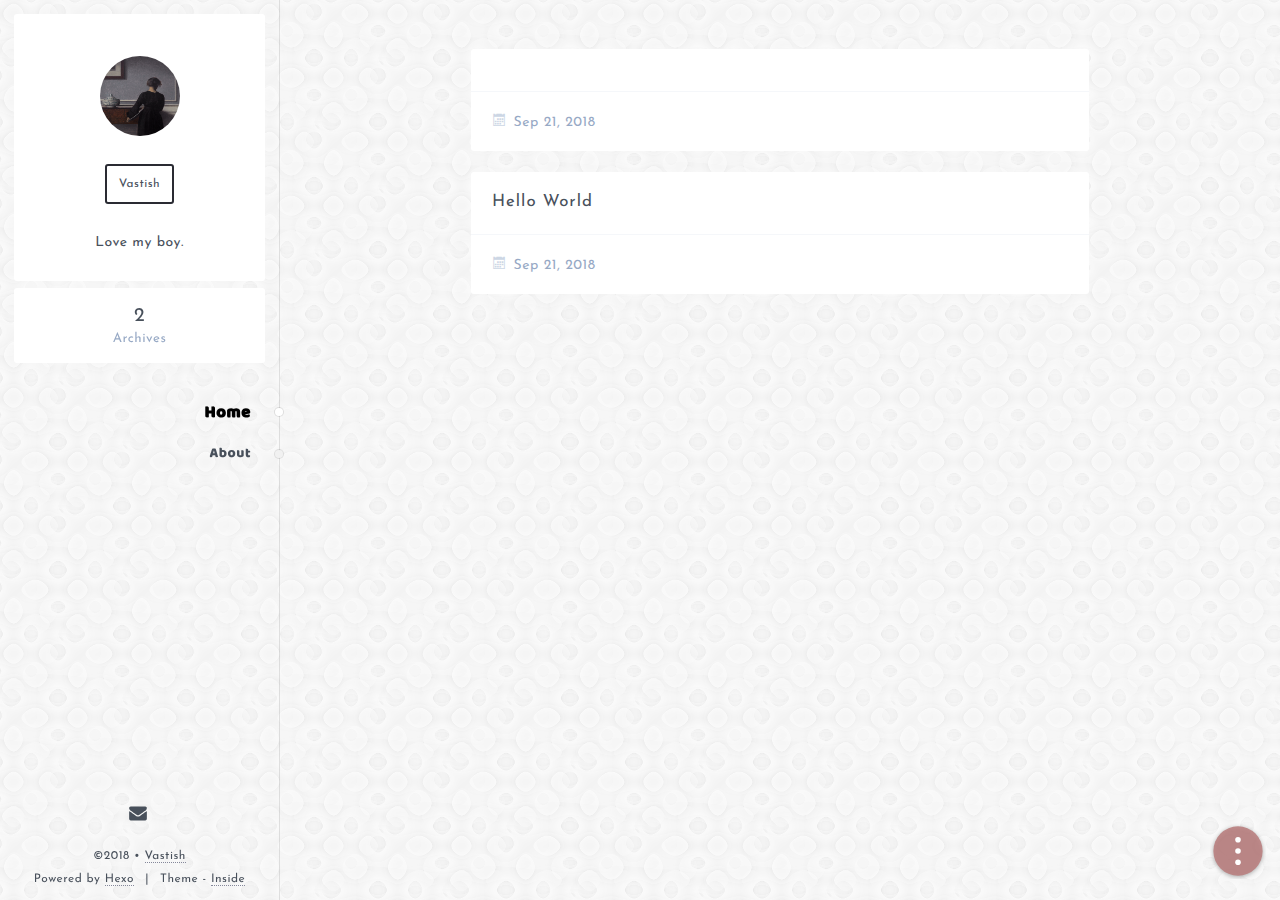
==== commit b5ba3097: "Site updated: 2018-09-22 01:00:04" ====
--- a/index.html
+++ b/index.html
@@ -20,7 +20,7 @@
 <meta name="twitter:card" content="summary">
 <meta name="twitter:title" content="Vastish&#39;s Blog">
 <meta name="twitter:description" content="description">
-<link rel="stylesheet" href="/theme.85c146ef9fd91888aa82.css">
+<link rel="stylesheet" href="/theme.0d56b33abee1024a8682.css">
 <link rel="stylesheet" href="/styles.e0b2c88907193eccbec9.css">
 <script src="/config.d4d2450ec9c5ae991c08.js"></script>
 </head>
--- a/theme.0d56b33abee1024a8682.css
+++ b/theme.0d56b33abee1024a8682.css
@@ -0,0 +1,3 @@
+body { background: url(/confectionary.png) !important; }@media (max-width: 975px) {
+    .sidebar { background: url(/shattered-island.png) !important; }
+  }